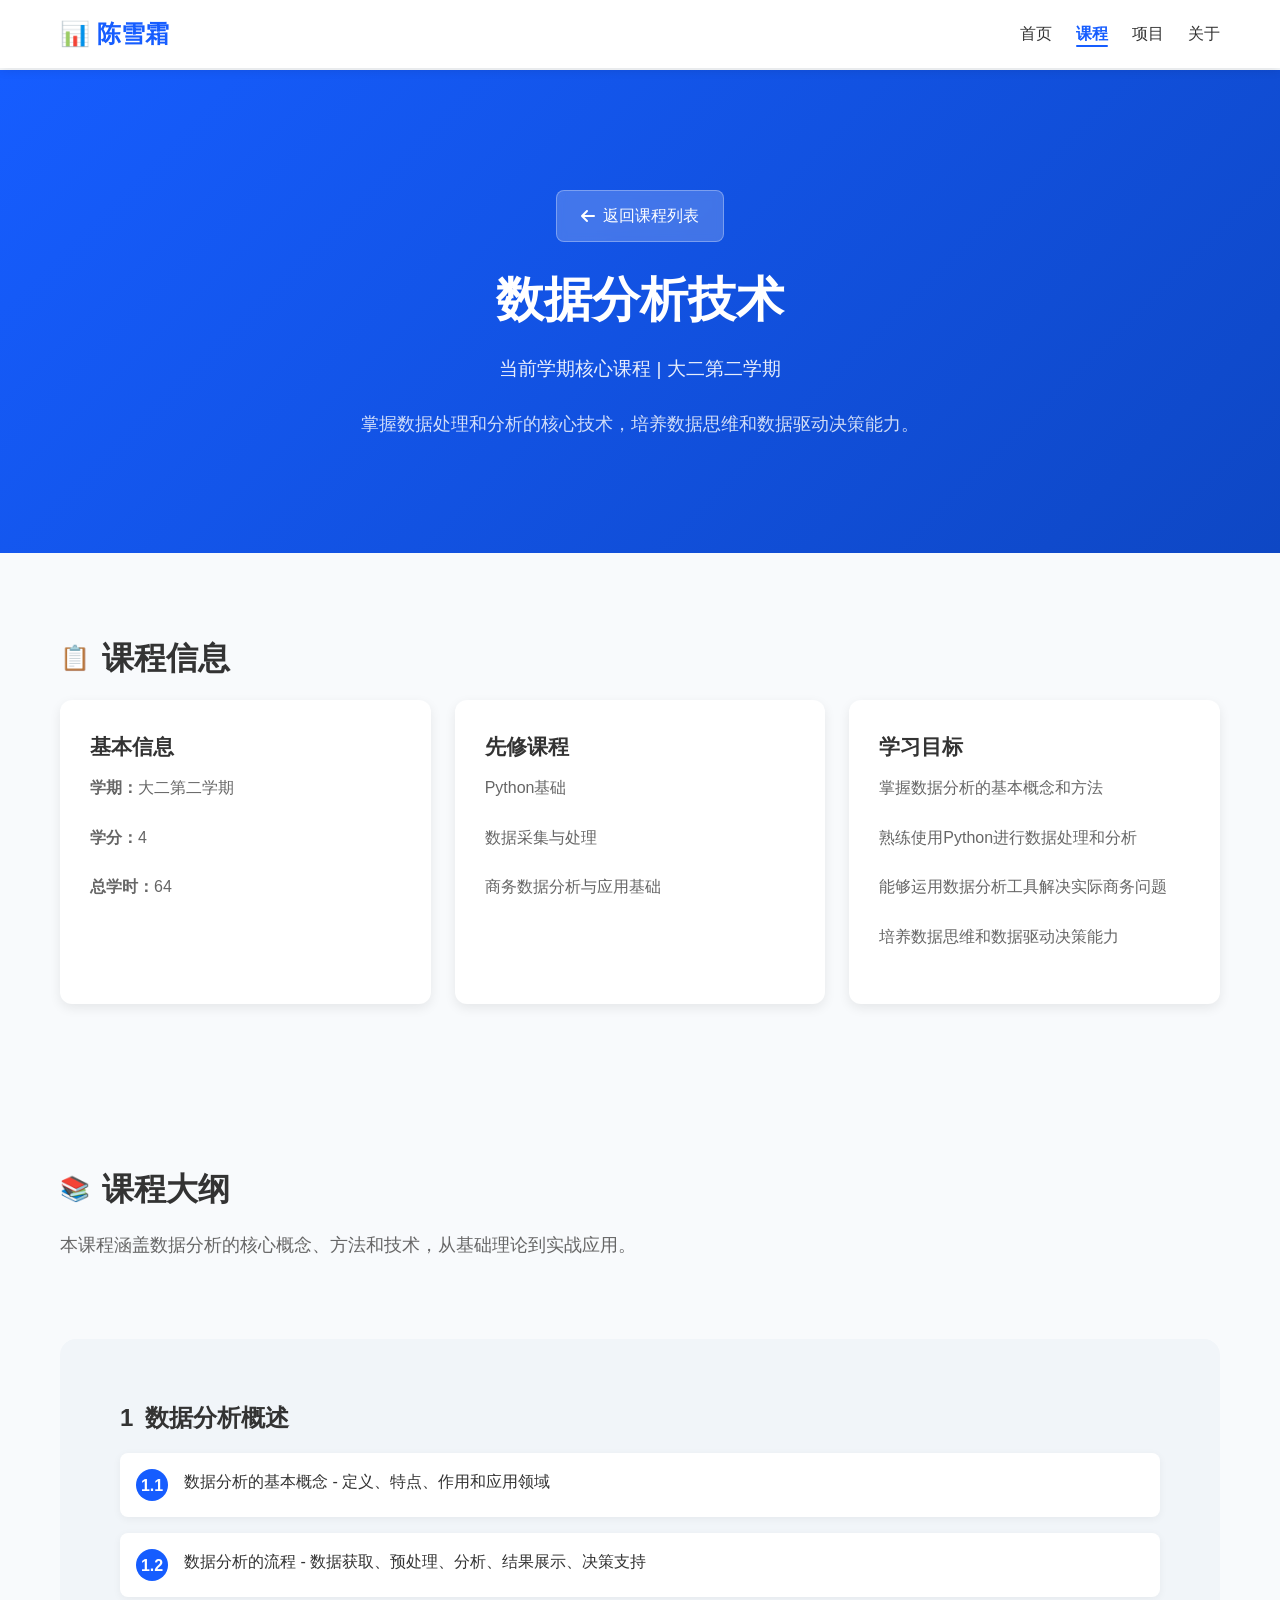
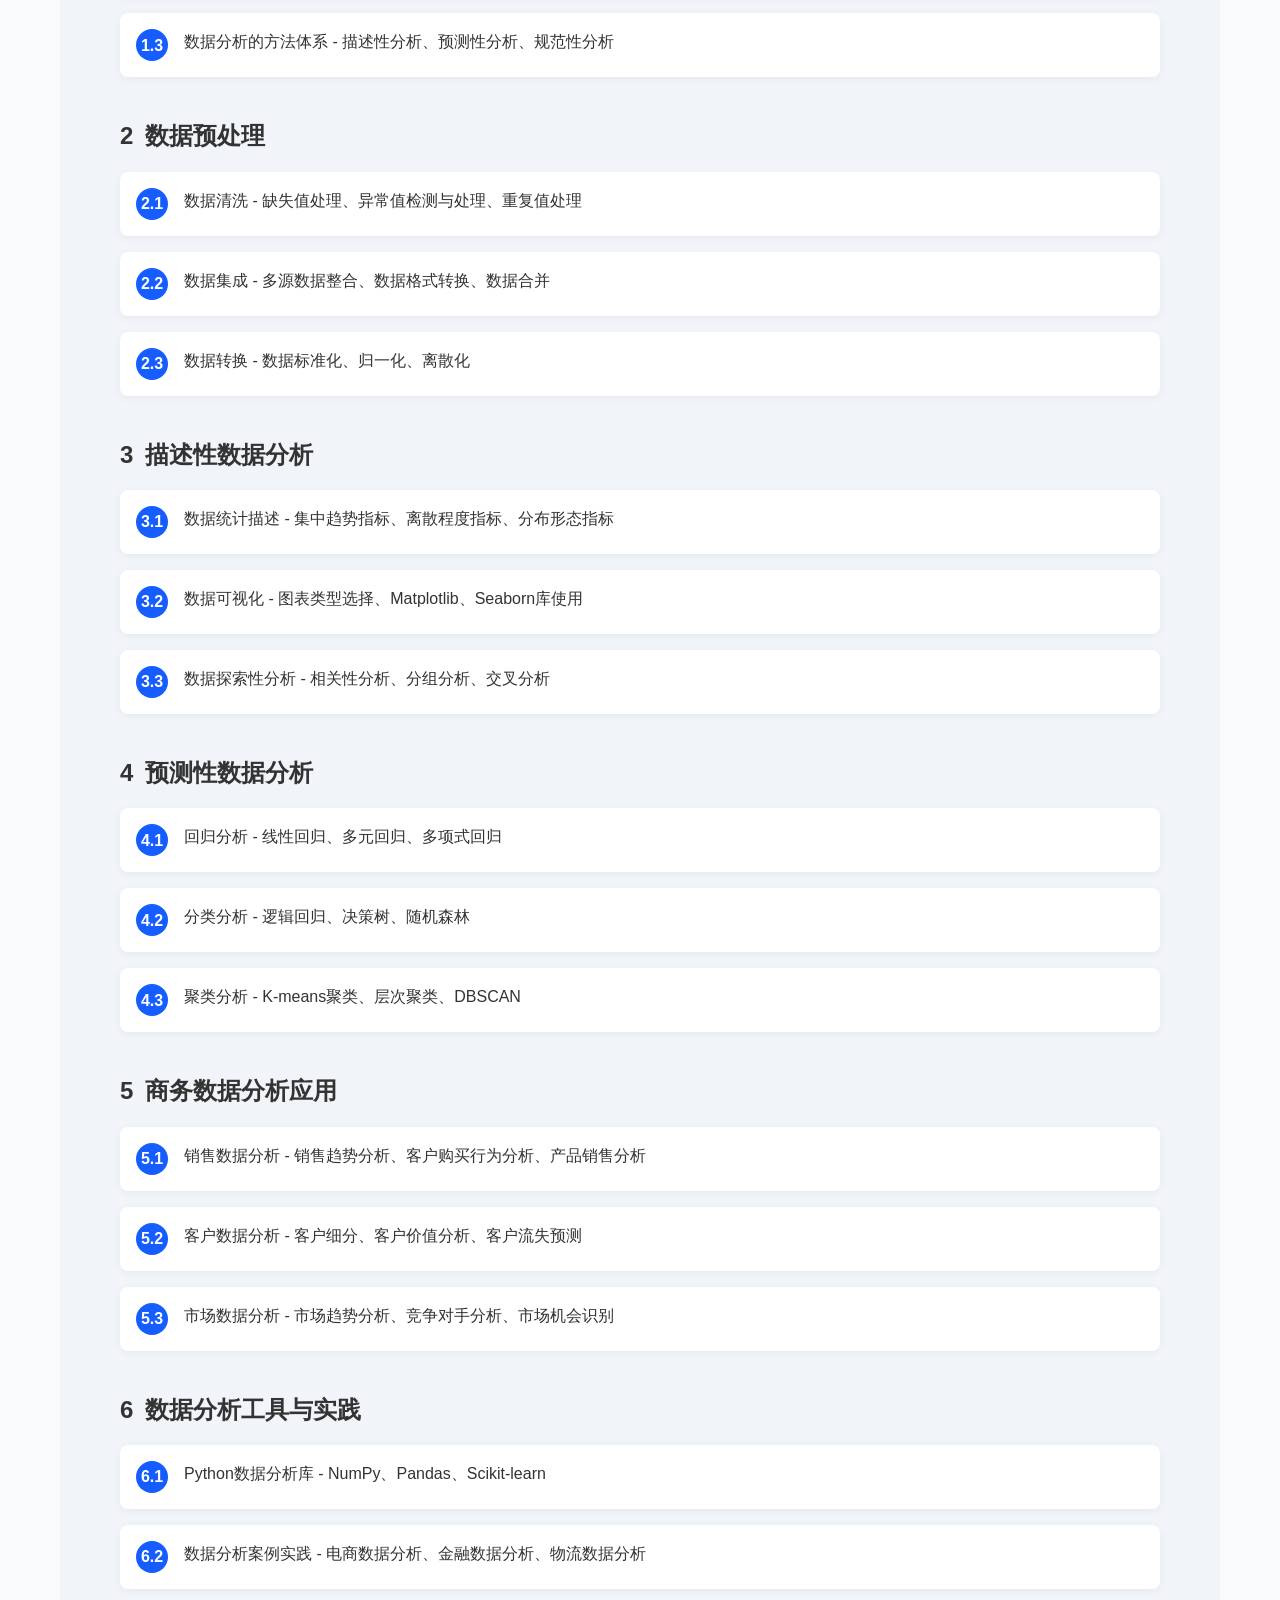
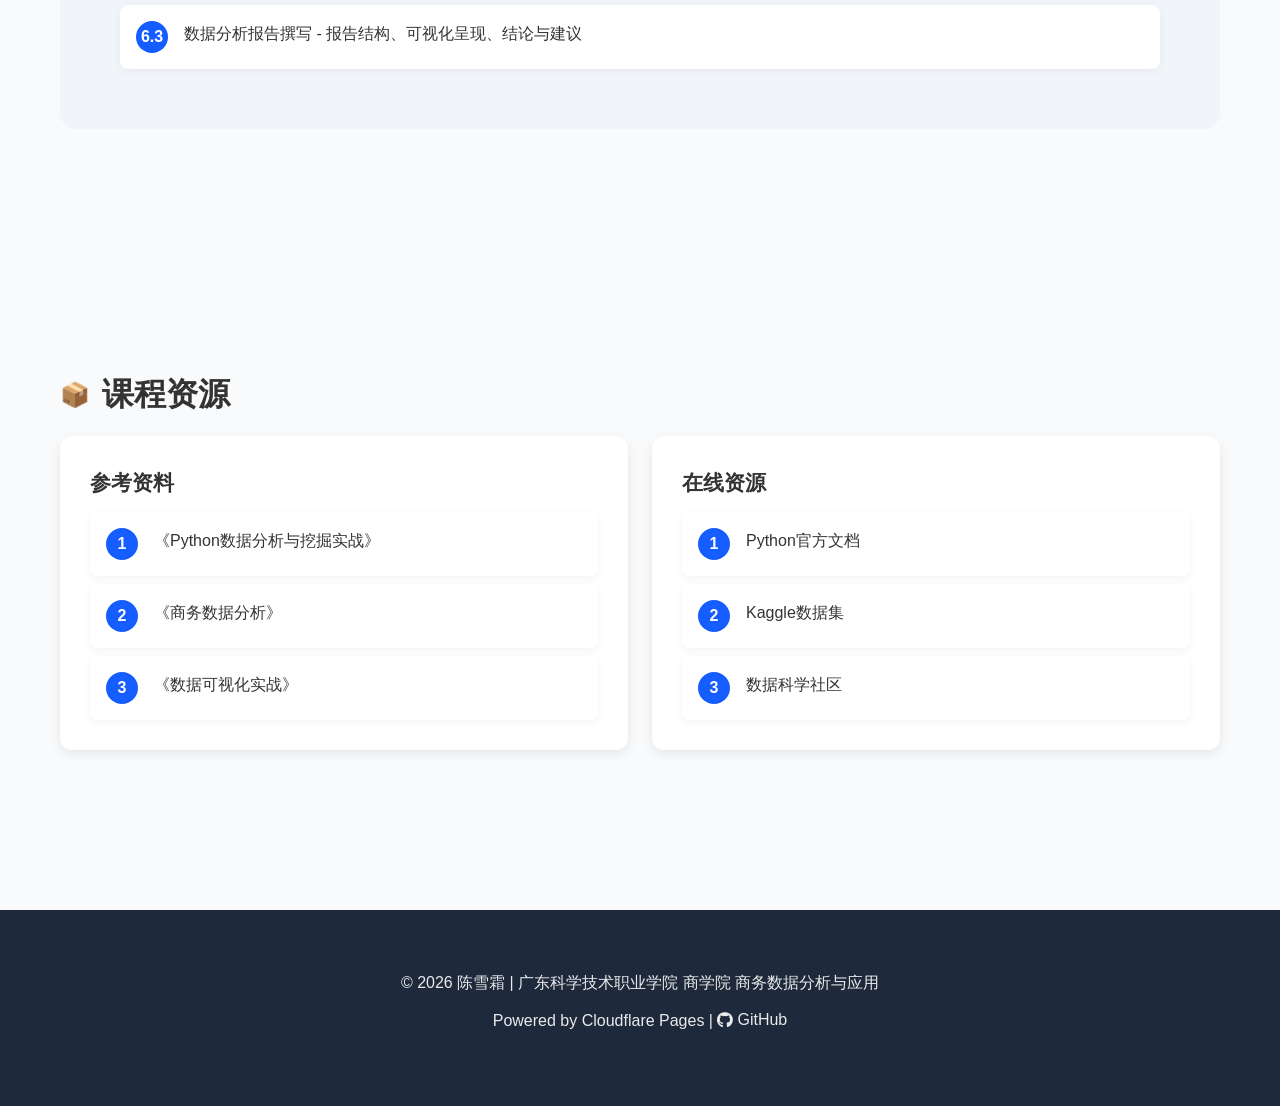
==== courses/data-analysis.html @ aae4107d "更新个人页面设计" ====
<!DOCTYPE html>
<html lang="zh-CN">
<head>
    <meta charset="UTF-8">
    <meta name="viewport" content="width=device-width, initial-scale=1.0">
    <title>数据分析技术 - 陈雪霜的个人页面</title>
    <link rel="stylesheet" href="../css/style.css">
    <!-- 字体图标库 (Font Awesome) -->
    <link rel="stylesheet" href="https://cdnjs.cloudflare.com/ajax/libs/font-awesome/6.0.0-beta3/css/all.min.css">
</head>
<body>
    <!-- 导航栏 -->
    <nav class="navbar">
        <div class="nav-container">
            <a href="../index.html" class="nav-logo">📊 陈雪霜</a>
            <ul class="nav-menu">
                <li><a href="../index.html">首页</a></li>
                <li><a href="../index.html#courses" class="active">课程</a></li>
                <li><a href="#">项目</a></li>
                <li><a href="#">关于</a></li>
            </ul>
        </div>
    </nav>

    <!-- 课程详情 -->
    <header class="hero">
        <div class="hero-container">
            <div class="hero-content">
                <a href="../index.html#courses" class="btn btn-secondary" style="margin-bottom: 20px;">
                    <i class="fas fa-arrow-left"></i> 返回课程列表
                </a>
                <h1>数据分析技术</h1>
                <p class="subtitle">当前学期核心课程 | 大二第二学期</p>
                <p class="hero-desc">掌握数据处理和分析的核心技术，培养数据思维和数据驱动决策能力。</p>
            </div>
        </div>
    </header>

    <!-- 主要内容区 -->
    <main class="container">
        <!-- 课程信息 -->
        <section class="section">
            <h2 class="section-title">
                <span class="title-icon">📋</span> 课程信息
            </h2>
            <div class="courses-grid">
                <div class="course-card">
                    <h3 class="course-title">基本信息</h3>
                    <p class="course-desc"><strong>学期：</strong>大二第二学期</p>
                    <p class="course-desc"><strong>学分：</strong>4</p>
                    <p class="course-desc"><strong>总学时：</strong>64</p>
                </div>
                <div class="course-card">
                    <h3 class="course-title">先修课程</h3>
                    <p class="course-desc">Python基础</p>
                    <p class="course-desc">数据采集与处理</p>
                    <p class="course-desc">商务数据分析与应用基础</p>
                </div>
                <div class="course-card">
                    <h3 class="course-title">学习目标</h3>
                    <p class="course-desc">掌握数据分析的基本概念和方法</p>
                    <p class="course-desc">熟练使用Python进行数据处理和分析</p>
                    <p class="course-desc">能够运用数据分析工具解决实际商务问题</p>
                    <p class="course-desc">培养数据思维和数据驱动决策能力</p>
                </div>
            </div>
        </section>

        <!-- 课程大纲 -->
        <section class="section">
            <h2 class="section-title">
                <span class="title-icon">📚</span> 课程大纲
            </h2>
            <p class="section-desc">本课程涵盖数据分析的核心概念、方法和技术，从基础理论到实战应用。</p>
            
            <div class="featured-section">
                <div class="chapter">
                    <h3 class="section-title" style="font-size: 1.5rem;">
                        <span class="title-icon">1</span> 数据分析概述
                    </h3>
                    <ul class="syllabus-preview">
                        <li><span class="module-num">1.1</span> 数据分析的基本概念 - 定义、特点、作用和应用领域</li>
                        <li><span class="module-num">1.2</span> 数据分析的流程 - 数据获取、预处理、分析、结果展示、决策支持</li>
                        <li><span class="module-num">1.3</span> 数据分析的方法体系 - 描述性分析、预测性分析、规范性分析</li>
                    </ul>
                </div>
                
                <div class="chapter" style="margin-top: 40px;">
                    <h3 class="section-title" style="font-size: 1.5rem;">
                        <span class="title-icon">2</span> 数据预处理
                    </h3>
                    <ul class="syllabus-preview">
                        <li><span class="module-num">2.1</span> 数据清洗 - 缺失值处理、异常值检测与处理、重复值处理</li>
                        <li><span class="module-num">2.2</span> 数据集成 - 多源数据整合、数据格式转换、数据合并</li>
                        <li><span class="module-num">2.3</span> 数据转换 - 数据标准化、归一化、离散化</li>
                    </ul>
                </div>
                
                <div class="chapter" style="margin-top: 40px;">
                    <h3 class="section-title" style="font-size: 1.5rem;">
                        <span class="title-icon">3</span> 描述性数据分析
                    </h3>
                    <ul class="syllabus-preview">
                        <li><span class="module-num">3.1</span> 数据统计描述 - 集中趋势指标、离散程度指标、分布形态指标</li>
                        <li><span class="module-num">3.2</span> 数据可视化 - 图表类型选择、Matplotlib、Seaborn库使用</li>
                        <li><span class="module-num">3.3</span> 数据探索性分析 - 相关性分析、分组分析、交叉分析</li>
                    </ul>
                </div>
                
                <div class="chapter" style="margin-top: 40px;">
                    <h3 class="section-title" style="font-size: 1.5rem;">
                        <span class="title-icon">4</span> 预测性数据分析
                    </h3>
                    <ul class="syllabus-preview">
                        <li><span class="module-num">4.1</span> 回归分析 - 线性回归、多元回归、多项式回归</li>
                        <li><span class="module-num">4.2</span> 分类分析 - 逻辑回归、决策树、随机森林</li>
                        <li><span class="module-num">4.3</span> 聚类分析 - K-means聚类、层次聚类、DBSCAN</li>
                    </ul>
                </div>
                
                <div class="chapter" style="margin-top: 40px;">
                    <h3 class="section-title" style="font-size: 1.5rem;">
                        <span class="title-icon">5</span> 商务数据分析应用
                    </h3>
                    <ul class="syllabus-preview">
                        <li><span class="module-num">5.1</span> 销售数据分析 - 销售趋势分析、客户购买行为分析、产品销售分析</li>
                        <li><span class="module-num">5.2</span> 客户数据分析 - 客户细分、客户价值分析、客户流失预测</li>
                        <li><span class="module-num">5.3</span> 市场数据分析 - 市场趋势分析、竞争对手分析、市场机会识别</li>
                    </ul>
                </div>
                
                <div class="chapter" style="margin-top: 40px;">
                    <h3 class="section-title" style="font-size: 1.5rem;">
                        <span class="title-icon">6</span> 数据分析工具与实践
                    </h3>
                    <ul class="syllabus-preview">
                        <li><span class="module-num">6.1</span> Python数据分析库 - NumPy、Pandas、Scikit-learn</li>
                        <li><span class="module-num">6.2</span> 数据分析案例实践 - 电商数据分析、金融数据分析、物流数据分析</li>
                        <li><span class="module-num">6.3</span> 数据分析报告撰写 - 报告结构、可视化呈现、结论与建议</li>
                    </ul>
                </div>
            </div>
        </section>

        <!-- 课程资源 -->
        <section class="section">
            <h2 class="section-title">
                <span class="title-icon">📦</span> 课程资源
            </h2>
            <div class="courses-grid">
                <div class="course-card">
                    <h3 class="course-title">参考资料</h3>
                    <ul class="syllabus-preview" style="gap: 8px;">
                        <li><span class="module-num">1</span> 《Python数据分析与挖掘实战》</li>
                        <li><span class="module-num">2</span> 《商务数据分析》</li>
                        <li><span class="module-num">3</span> 《数据可视化实战》</li>
                    </ul>
                </div>
                <div class="course-card">
                    <h3 class="course-title">在线资源</h3>
                    <ul class="syllabus-preview" style="gap: 8px;">
                        <li><span class="module-num">1</span> Python官方文档</li>
                        <li><span class="module-num">2</span> Kaggle数据集</li>
                        <li><span class="module-num">3</span> 数据科学社区</li>
                    </ul>
                </div>
            </div>
        </section>
    </main>

    <!-- 页脚 -->
    <footer class="footer">
        <div class="footer-container">
            <p>© 2026 陈雪霜 | 广东科学技术职业学院 商学院 商务数据分析与应用</p>
            <p>Powered by Cloudflare Pages | <a href="https://github.com/xueshuang123/xueshuang" target="_blank"><i class="fab fa-github"></i> GitHub</a></p>
        </div>
    </footer>
</body>
</html>
---- css/style.css ----
/* 全局样式 */
* {
  margin: 0;
  padding: 0;
  box-sizing: border-box;
}

body {
  font-family: -apple-system, BlinkMacSystemFont, 'Segoe UI', Roboto, 'Helvetica Neue', Arial, sans-serif;
  line-height: 1.6;
  color: #333;
  background-color: #f8fafc;
}

.container {
  max-width: 1200px;
  margin: 0 auto;
  padding: 0 20px;
}

/* 导航栏 */
.navbar {
  background-color: #ffffff;
  box-shadow: 0 2px 10px rgba(0, 0, 0, 0.1);
  position: fixed;
  top: 0;
  left: 0;
  right: 0;
  z-index: 1000;
}

.nav-container {
  display: flex;
  justify-content: space-between;
  align-items: center;
  padding: 15px 20px;
  max-width: 1200px;
  margin: 0 auto;
}

.nav-logo {
  font-size: 1.5rem;
  font-weight: bold;
  color: #165DFF;
  text-decoration: none;
  display: flex;
  align-items: center;
  gap: 8px;
}

.nav-menu {
  display: flex;
  gap: 24px;
  list-style: none;
}

.nav-menu li a {
  color: #333;
  text-decoration: none;
  font-weight: 500;
  transition: all 0.3s;
  position: relative;
}

.nav-menu li a:hover {
  color: #165DFF;
}

.nav-menu li a.active {
  color: #165DFF;
  font-weight: 600;
}

.nav-menu li a.active::after {
  content: '';
  position: absolute;
  bottom: -5px;
  left: 0;
  width: 100%;
  height: 2px;
  background-color: #165DFF;
  border-radius: 1px;
}

/* 头部个人信息区 */
.hero {
  background: linear-gradient(135deg, #165DFF 0%, #0e47c4 100%);
  color: white;
  padding: 120px 0 80px;
  margin-top: 70px;
}

.hero-container {
  max-width: 1200px;
  margin: 0 auto;
  padding: 0 20px;
}

.hero-content {
  text-align: center;
  max-width: 800px;
  margin: 0 auto;
}

.avatar {
  width: 120px;
  height: 120px;
  border-radius: 50%;
  background-color: rgba(255, 255, 255, 0.2);
  display: flex;
  align-items: center;
  justify-content: center;
  font-size: 4rem;
  font-weight: bold;
  margin: 0 auto 30px;
  backdrop-filter: blur(10px);
  border: 2px solid rgba(255, 255, 255, 0.3);
}

.hero-content h1 {
  font-size: 3rem;
  font-weight: bold;
  margin-bottom: 16px;
}

.subtitle {
  font-size: 1.2rem;
  margin-bottom: 24px;
  opacity: 0.9;
}

.hero-desc {
  font-size: 1.1rem;
  margin-bottom: 32px;
  opacity: 0.8;
  line-height: 1.8;
}

.hero-buttons {
  display: flex;
  gap: 16px;
  justify-content: center;
  flex-wrap: wrap;
}

.btn {
  padding: 12px 24px;
  border-radius: 8px;
  font-weight: 500;
  text-decoration: none;
  transition: all 0.3s;
  display: inline-flex;
  align-items: center;
  gap: 8px;
  font-size: 1rem;
}

.btn-primary {
  background-color: white;
  color: #165DFF;
  box-shadow: 0 4px 12px rgba(22, 93, 255, 0.3);
}

.btn-primary:hover {
  transform: translateY(-2px);
  box-shadow: 0 6px 16px rgba(22, 93, 255, 0.4);
}

.btn-secondary {
  background-color: rgba(255, 255, 255, 0.2);
  color: white;
  border: 1px solid rgba(255, 255, 255, 0.3);
  backdrop-filter: blur(5px);
}

.btn-secondary:hover {
  background-color: rgba(255, 255, 255, 0.3);
  transform: translateY(-2px);
}

/* 主要内容区 */
.section {
  padding: 80px 0;
}

.section-title {
  font-size: 2rem;
  font-weight: bold;
  margin-bottom: 16px;
  color: #333;
  display: flex;
  align-items: center;
  gap: 12px;
}

.title-icon {
  font-size: 1.5rem;
}

.section-desc {
  font-size: 1.1rem;
  color: #666;
  margin-bottom: 40px;
  max-width: 800px;
}

/* 课程卡片 */
.courses-grid {
  display: grid;
  grid-template-columns: repeat(auto-fit, minmax(320px, 1fr));
  gap: 24px;
}

.course-card {
  background-color: white;
  border-radius: 12px;
  box-shadow: 0 4px 12px rgba(0, 0, 0, 0.08);
  padding: 30px;
  transition: all 0.3s;
  text-decoration: none;
  color: inherit;
  position: relative;
  overflow: hidden;
}

.course-card:hover {
  transform: translateY(-5px);
  box-shadow: 0 8px 24px rgba(0, 0, 0, 0.12);
}

.course-card.course-featured {
  border: 2px solid #165DFF;
}

.course-card.course-featured::before {
  content: '';
  position: absolute;
  top: 0;
  left: 0;
  right: 0;
  height: 4px;
  background: linear-gradient(90deg, #165DFF, #0e47c4);
}

.course-icon {
  font-size: 3rem;
  margin-bottom: 20px;
}

.course-title {
  font-size: 1.3rem;
  font-weight: 600;
  margin-bottom: 12px;
  color: #333;
}

.course-desc {
  color: #666;
  margin-bottom: 24px;
  line-height: 1.6;
}

.course-tag {
  display: inline-block;
  padding: 4px 12px;
  border-radius: 16px;
  font-size: 0.8rem;
  font-weight: 500;
  text-transform: uppercase;
  letter-spacing: 0.5px;
}

.tag-done {
  background-color: #d1fae5;
  color: #065f46;
}

.tag-progress {
  background-color: #dbeafe;
  color: #1e40af;
}

.tag-upcoming {
  background-color: #fef3c7;
  color: #92400e;
}

/* 特色区域 */
.featured-section {
  background-color: #f1f5f9;
  border-radius: 16px;
  padding: 60px;
  margin: 80px 0;
}

.featured-header {
  display: flex;
  justify-content: space-between;
  align-items: center;
  margin-bottom: 30px;
  flex-wrap: wrap;
  gap: 20px;
}

.view-all {
  color: #165DFF;
  text-decoration: none;
  font-weight: 500;
  display: flex;
  align-items: center;
  gap: 6px;
  transition: color 0.3s;
}

.view-all:hover {
  color: #0e47c4;
}

.syllabus-preview {
  list-style: none;
  display: flex;
  flex-direction: column;
  gap: 16px;
}

.syllabus-preview li {
  display: flex;
  align-items: flex-start;
  gap: 16px;
  padding: 16px;
  background-color: white;
  border-radius: 8px;
  box-shadow: 0 2px 8px rgba(0, 0, 0, 0.05);
  transition: all 0.3s;
}

.syllabus-preview li:hover {
  transform: translateX(5px);
  box-shadow: 0 4px 12px rgba(0, 0, 0, 0.1);
}

.module-num {
  width: 32px;
  height: 32px;
  border-radius: 50%;
  background-color: #165DFF;
  color: white;
  display: flex;
  align-items: center;
  justify-content: center;
  font-weight: bold;
  flex-shrink: 0;
}

/* 页脚 */
.footer {
  background-color: #1e293b;
  color: white;
  padding: 60px 0;
  margin-top: 80px;
}

.footer-container {
  max-width: 1200px;
  margin: 0 auto;
  padding: 0 20px;
  text-align: center;
}

.footer-container p {
  margin-bottom: 12px;
  opacity: 0.9;
}

.footer-container a {
  color: white;
  text-decoration: none;
  transition: color 0.3s;
  display: inline-flex;
  align-items: center;
  gap: 4px;
}

.footer-container a:hover {
  color: #165DFF;
}

/* 响应式设计 */
@media (max-width: 768px) {
  .nav-menu {
    display: none;
  }
  
  .hero-content h1 {
    font-size: 2.5rem;
  }
  
  .hero-buttons {
    flex-direction: column;
    align-items: center;
  }
  
  .btn {
    width: 200px;
    justify-content: center;
  }
  
  .courses-grid {
    grid-template-columns: 1fr;
  }
  
  .featured-section {
    padding: 40px 20px;
  }
  
  .featured-header {
    flex-direction: column;
    align-items: flex-start;
  }
  
  .syllabus-preview li {
    flex-direction: column;
    align-items: flex-start;
  }
  
  .module-num {
    margin-bottom: 8px;
  }
}

/* 动画效果 */
@keyframes fadeIn {
  from {
    opacity: 0;
    transform: translateY(20px);
  }
  to {
    opacity: 1;
    transform: translateY(0);
  }
}

.course-card {
  animation: fadeIn 0.6s ease-out;
}

.course-card:nth-child(2) {
  animation-delay: 0.2s;
}

.course-card:nth-child(3) {
  animation-delay: 0.4s;
}

.course-card:nth-child(4) {
  animation-delay: 0.6s;
}

.course-card:nth-child(5) {
  animation-delay: 0.8s;
}

.course-card:nth-child(6) {
  animation-delay: 1s;
}

.hero-content {
  animation: fadeIn 0.8s ease-out;
}

.syllabus-preview li {
  animation: fadeIn 0.6s ease-out;
}

.syllabus-preview li:nth-child(2) {
  animation-delay: 0.2s;
}

.syllabus-preview li:nth-child(3) {
  animation-delay: 0.4s;
}

.syllabus-preview li:nth-child(4) {
  animation-delay: 0.6s;
}

.syllabus-preview li:nth-child(5) {
  animation-delay: 0.8s;
}

.syllabus-preview li:nth-child(6) {
  animation-delay: 1s;
}
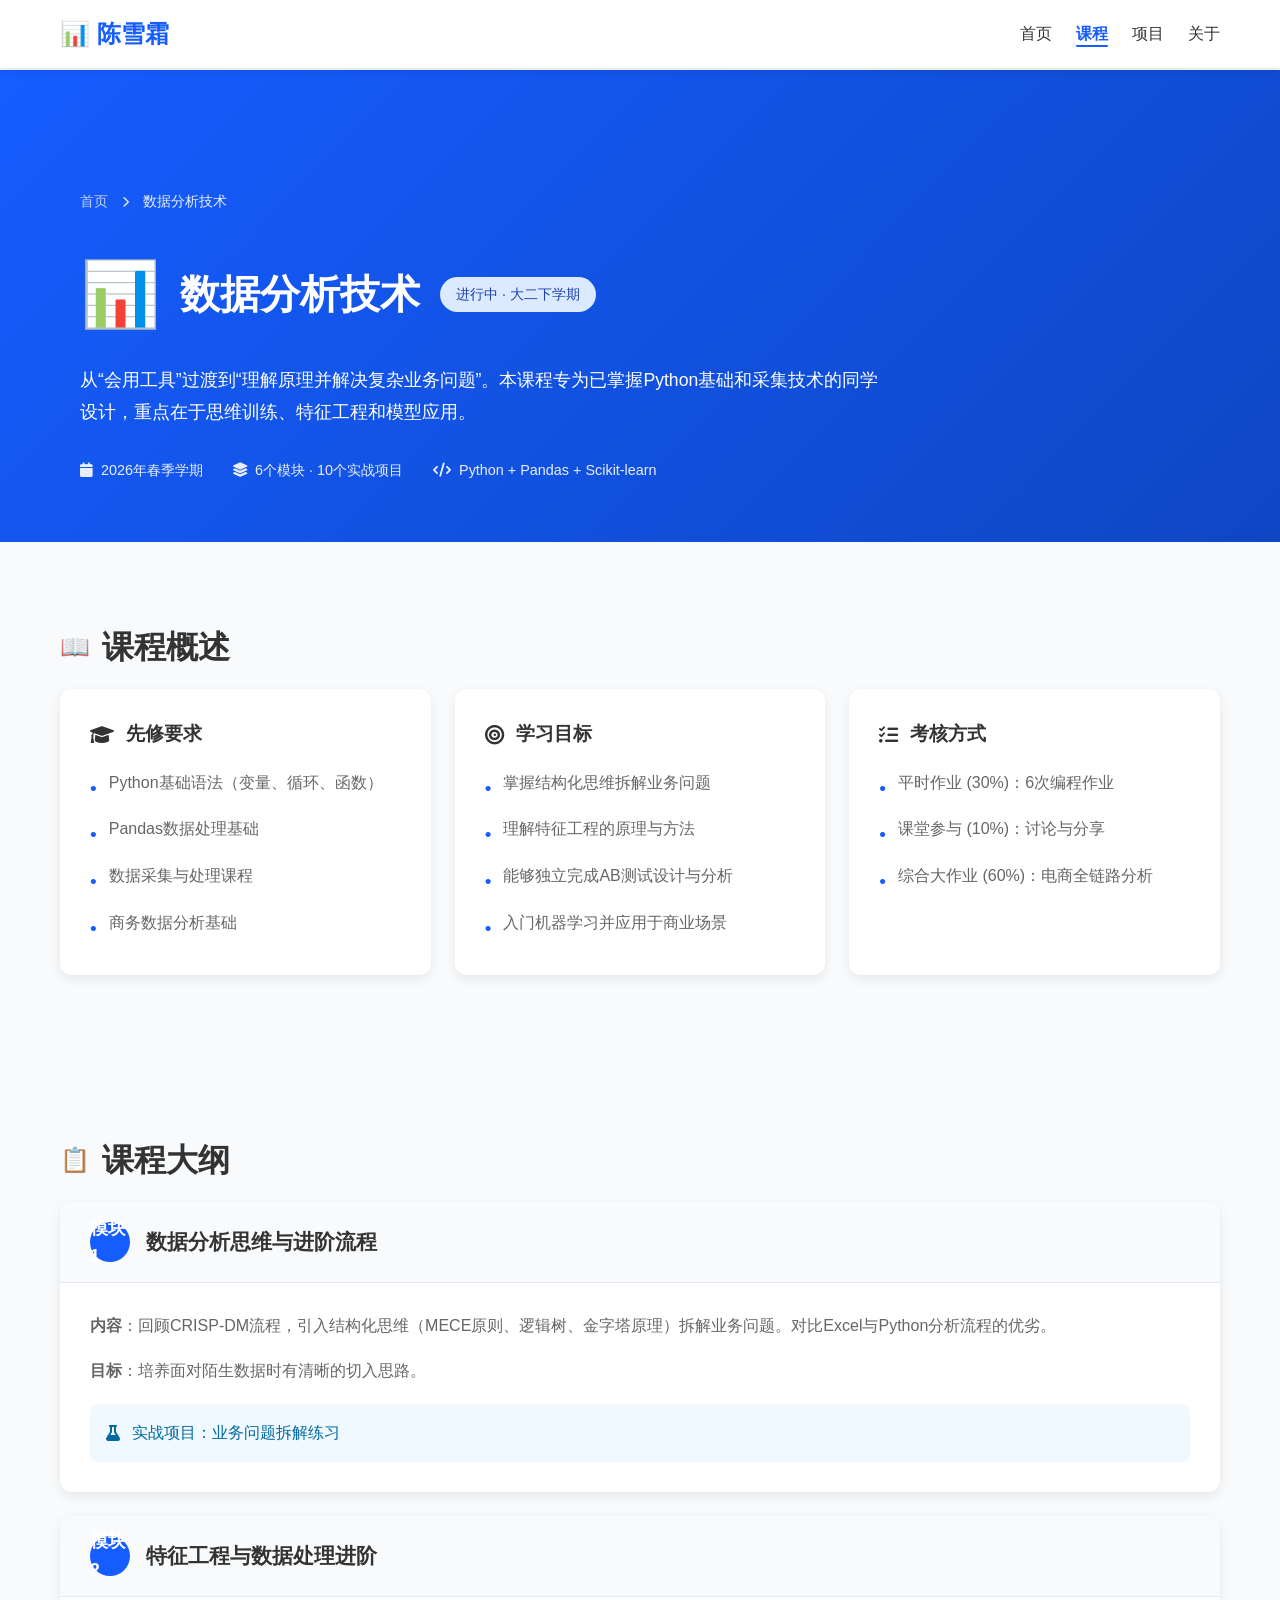
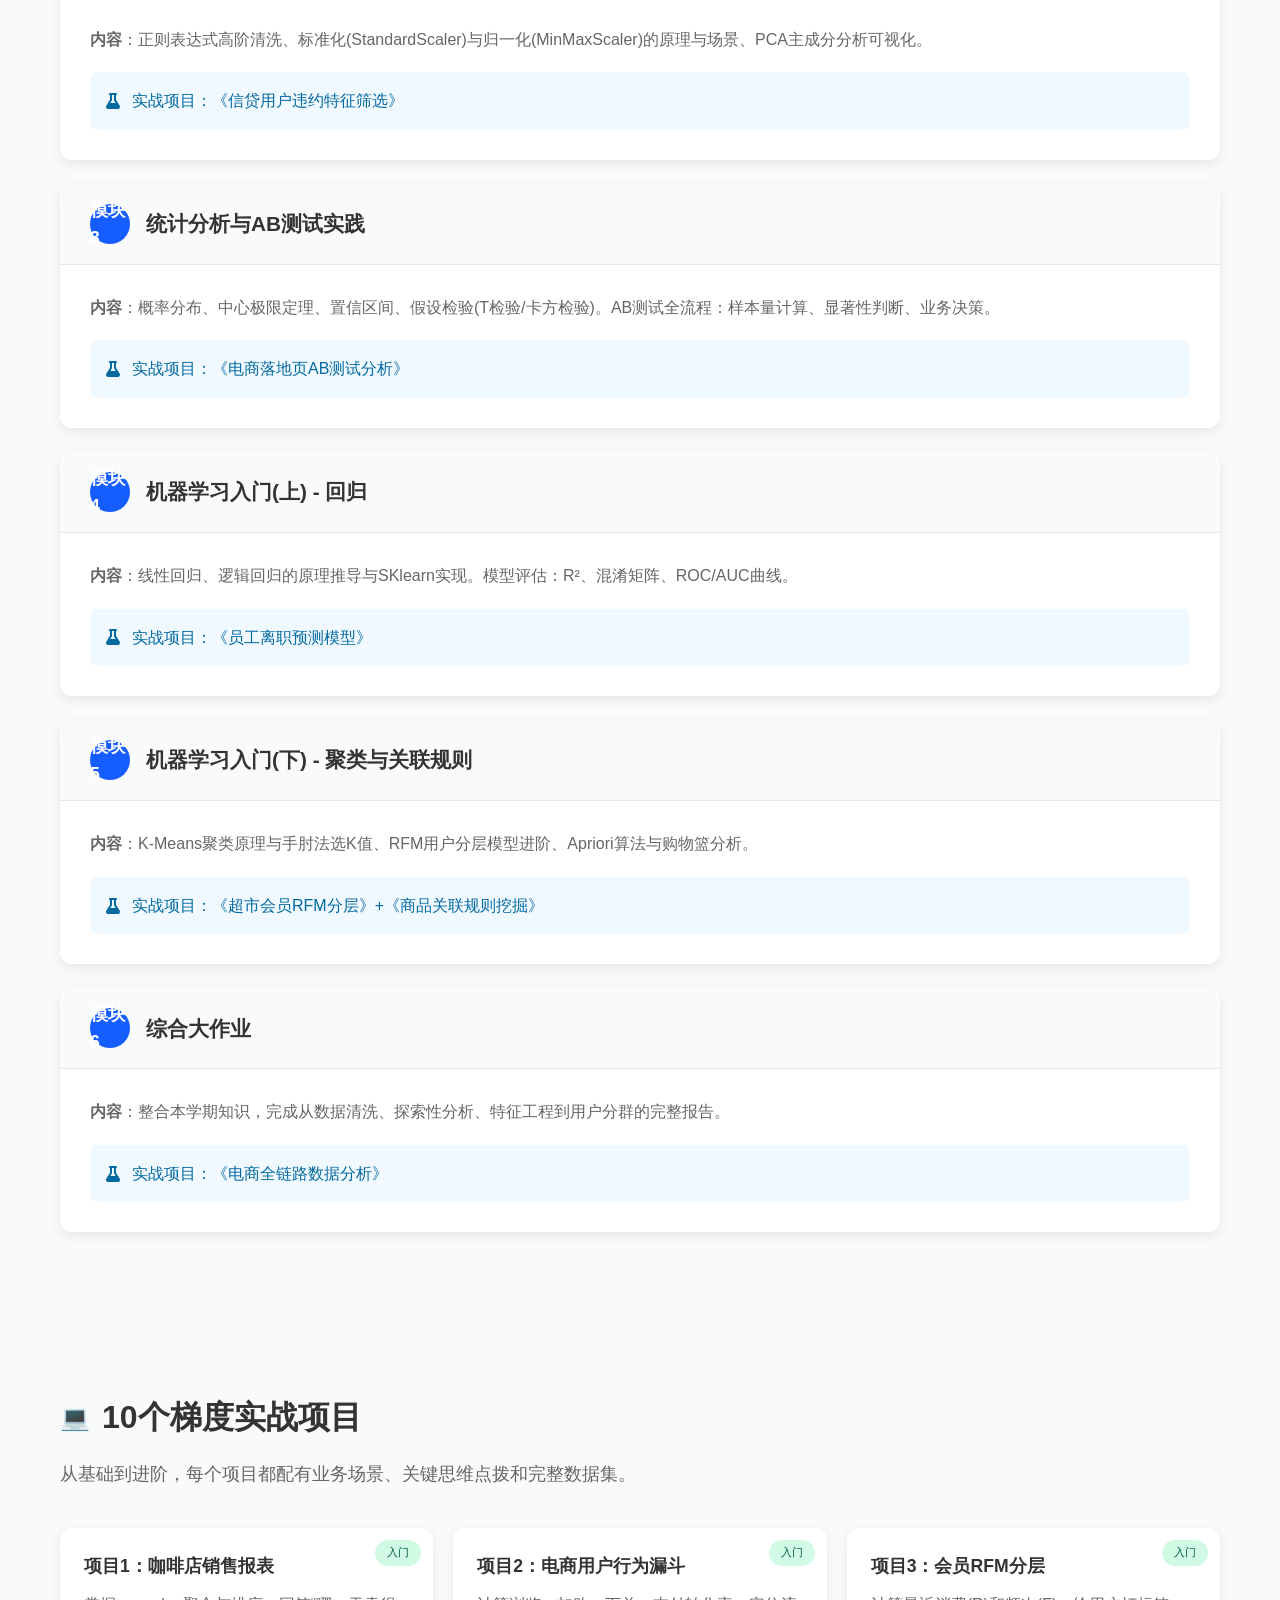
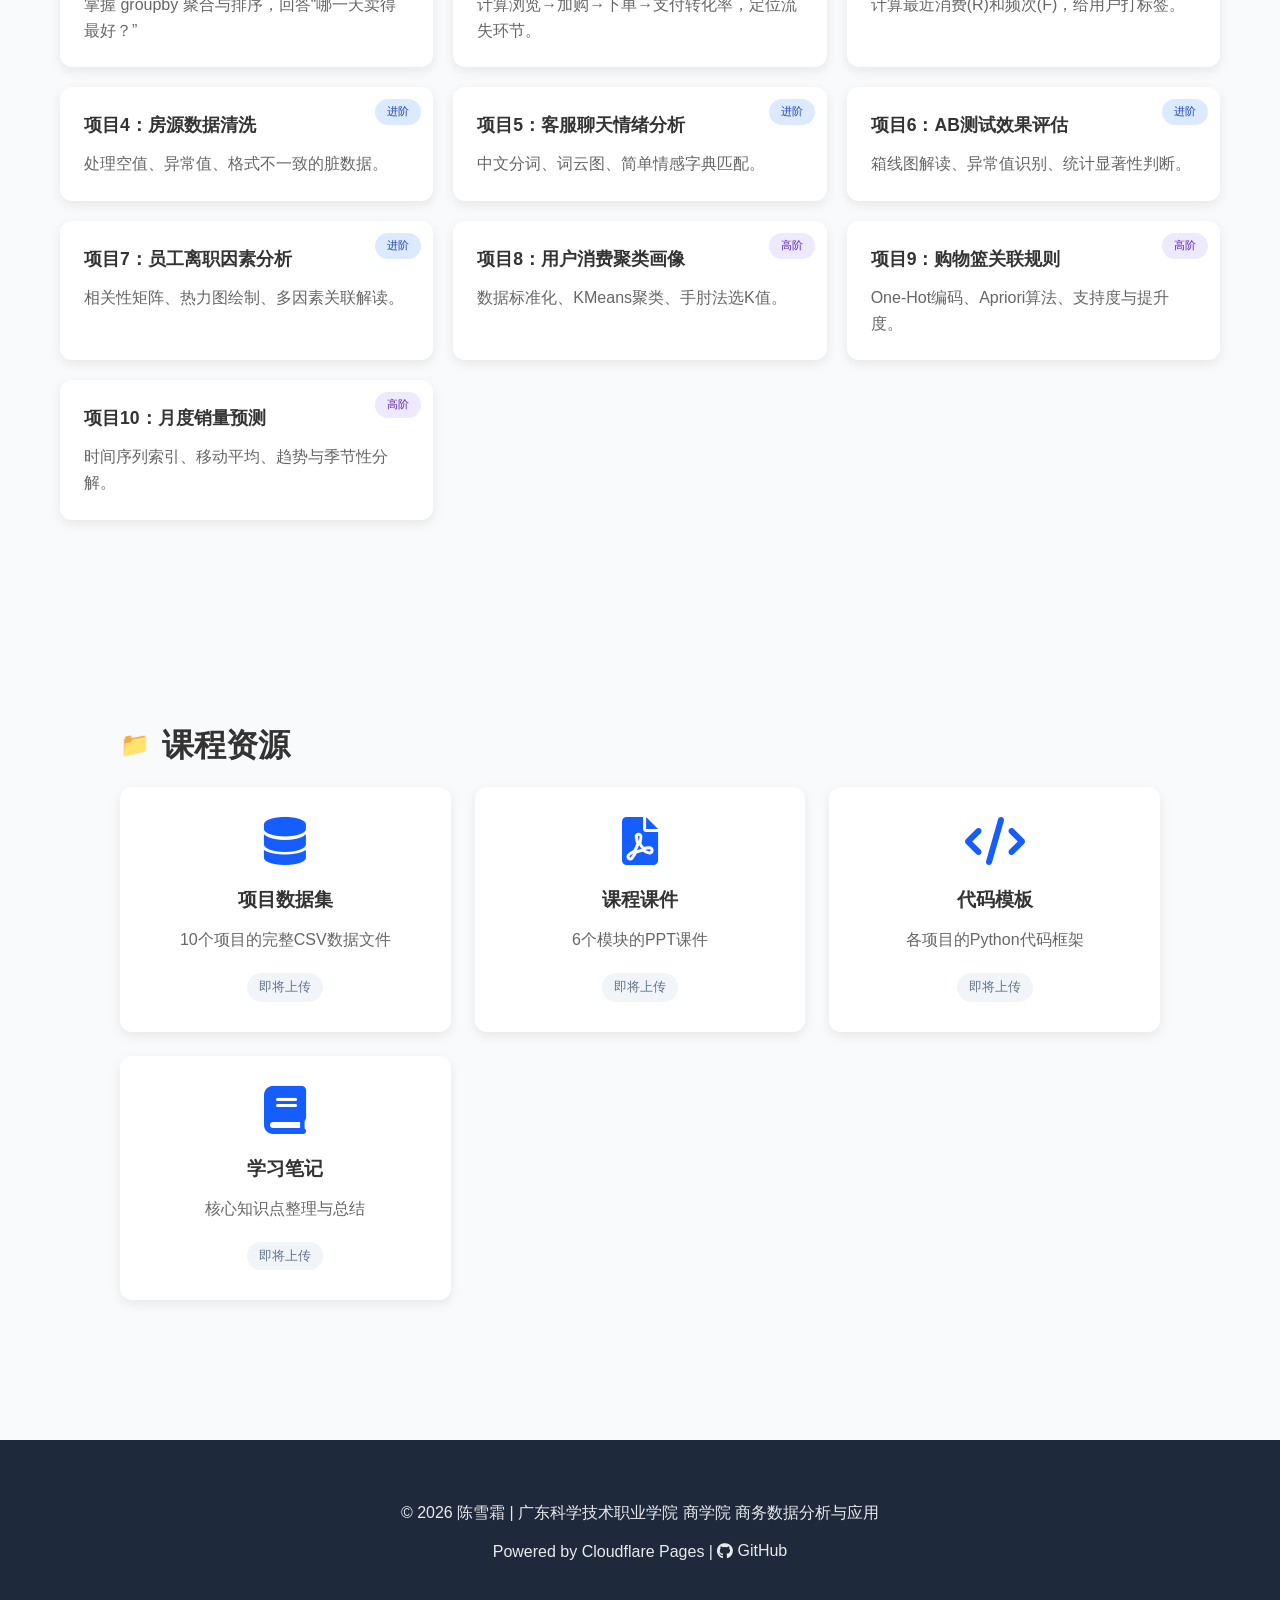
==== commit 6f81aae2: "更新数据分析技术课程页面" ====
--- a/courses/data-analysis.html
+++ b/courses/data-analysis.html
@@ -3,9 +3,8 @@
 <head>
     <meta charset="UTF-8">
     <meta name="viewport" content="width=device-width, initial-scale=1.0">
-    <title>数据分析技术 - 陈雪霜的个人页面</title>
+    <title>数据分析技术 | 陈雪霜</title>
     <link rel="stylesheet" href="../css/style.css">
-    <!-- 字体图标库 (Font Awesome) -->
     <link rel="stylesheet" href="https://cdnjs.cloudflare.com/ajax/libs/font-awesome/6.0.0-beta3/css/all.min.css">
 </head>
 <body>
@@ -15,53 +14,67 @@
             <a href="../index.html" class="nav-logo">📊 陈雪霜</a>
             <ul class="nav-menu">
                 <li><a href="../index.html">首页</a></li>
-                <li><a href="../index.html#courses" class="active">课程</a></li>
+                <li><a href="data-analysis.html" class="active">课程</a></li>
                 <li><a href="#">项目</a></li>
                 <li><a href="#">关于</a></li>
             </ul>
         </div>
     </nav>
 
-    <!-- 课程详情 -->
-    <header class="hero">
-        <div class="hero-container">
-            <div class="hero-content">
-                <a href="../index.html#courses" class="btn btn-secondary" style="margin-bottom: 20px;">
-                    <i class="fas fa-arrow-left"></i> 返回课程列表
-                </a>
-                <h1>数据分析技术</h1>
-                <p class="subtitle">当前学期核心课程 | 大二第二学期</p>
-                <p class="hero-desc">掌握数据处理和分析的核心技术，培养数据思维和数据驱动决策能力。</p>
+    <!-- 课程头部 -->
+    <header class="course-header">
+        <div class="container">
+            <div class="course-header-content">
+                <div class="course-breadcrumb">
+                    <a href="../index.html">首页</a> <i class="fas fa-chevron-right"></i> <span>数据分析技术</span>
+                </div>
+                <div class="course-title-row">
+                    <span class="course-icon-large">📊</span>
+                    <h1>数据分析技术</h1>
+                    <span class="course-badge badge-progress">进行中 · 大二下学期</span>
+                </div>
+                <p class="course-header-desc">从“会用工具”过渡到“理解原理并解决复杂业务问题”。本课程专为已掌握Python基础和采集技术的同学设计，重点在于思维训练、特征工程和模型应用。</p>
+                <div class="course-meta">
+                    <span><i class="fas fa-calendar"></i> 2026年春季学期</span>
+                    <span><i class="fas fa-layer-group"></i> 6个模块 · 10个实战项目</span>
+                    <span><i class="fas fa-code"></i> Python + Pandas + Scikit-learn</span>
+                </div>
             </div>
         </div>
     </header>
 
-    <!-- 主要内容区 -->
     <main class="container">
-        <!-- 课程信息 -->
+        <!-- 课程概述 -->
         <section class="section">
             <h2 class="section-title">
-                <span class="title-icon">📋</span> 课程信息
-            </h2>
-            <div class="courses-grid">
-                <div class="course-card">
-                    <h3 class="course-title">基本信息</h3>
-                    <p class="course-desc"><strong>学期：</strong>大二第二学期</p>
-                    <p class="course-desc"><strong>学分：</strong>4</p>
-                    <p class="course-desc"><strong>总学时：</strong>64</p>
-                </div>
-                <div class="course-card">
-                    <h3 class="course-title">先修课程</h3>
-                    <p class="course-desc">Python基础</p>
-                    <p class="course-desc">数据采集与处理</p>
-                    <p class="course-desc">商务数据分析与应用基础</p>
-                </div>
-                <div class="course-card">
-                    <h3 class="course-title">学习目标</h3>
-                    <p class="course-desc">掌握数据分析的基本概念和方法</p>
-                    <p class="course-desc">熟练使用Python进行数据处理和分析</p>
-                    <p class="course-desc">能够运用数据分析工具解决实际商务问题</p>
-                    <p class="course-desc">培养数据思维和数据驱动决策能力</p>
+                <span class="title-icon">📖</span> 课程概述
+            </h2>
+            <div class="overview-grid">
+                <div class="overview-card">
+                    <h3><i class="fas fa-graduation-cap"></i> 先修要求</h3>
+                    <ul>
+                        <li>Python基础语法（变量、循环、函数）</li>
+                        <li>Pandas数据处理基础</li>
+                        <li>数据采集与处理课程</li>
+                        <li>商务数据分析基础</li>
+                    </ul>
+                </div>
+                <div class="overview-card">
+                    <h3><i class="fas fa-bullseye"></i> 学习目标</h3>
+                    <ul>
+                        <li>掌握结构化思维拆解业务问题</li>
+                        <li>理解特征工程的原理与方法</li>
+                        <li>能够独立完成AB测试设计与分析</li>
+                        <li>入门机器学习并应用于商业场景</li>
+                    </ul>
+                </div>
+                <div class="overview-card">
+                    <h3><i class="fas fa-tasks"></i> 考核方式</h3>
+                    <ul>
+                        <li>平时作业 (30%)：6次编程作业</li>
+                        <li>课堂参与 (10%)：讨论与分享</li>
+                        <li>综合大作业 (60%)：电商全链路分析</li>
+                    </ul>
                 </div>
             </div>
         </section>
@@ -69,100 +82,175 @@
         <!-- 课程大纲 -->
         <section class="section">
             <h2 class="section-title">
-                <span class="title-icon">📚</span> 课程大纲
-            </h2>
-            <p class="section-desc">本课程涵盖数据分析的核心概念、方法和技术，从基础理论到实战应用。</p>
+                <span class="title-icon">📋</span> 课程大纲
+            </h2>
+            <div class="syllabus-list">
+                <div class="syllabus-item">
+                    <div class="syllabus-header">
+                        <span class="module-num">模块 1</span>
+                        <h3>数据分析思维与进阶流程</h3>
+                    </div>
+                    <div class="syllabus-content">
+                        <p><strong>内容</strong>：回顾CRISP-DM流程，引入结构化思维（MECE原则、逻辑树、金字塔原理）拆解业务问题。对比Excel与Python分析流程的优劣。</p>
+                        <p><strong>目标</strong>：培养面对陌生数据时有清晰的切入思路。</p>
+                        <div class="syllabus-project">
+                            <i class="fas fa-flask"></i> 实战项目：业务问题拆解练习
+                        </div>
+                    </div>
+                </div>
+                <div class="syllabus-item">
+                    <div class="syllabus-header">
+                        <span class="module-num">模块 2</span>
+                        <h3>特征工程与数据处理进阶</h3>
+                    </div>
+                    <div class="syllabus-content">
+                        <p><strong>内容</strong>：正则表达式高阶清洗、标准化(StandardScaler)与归一化(MinMaxScaler)的原理与场景、PCA主成分分析可视化。</p>
+                        <div class="syllabus-project">
+                            <i class="fas fa-flask"></i> 实战项目：《信贷用户违约特征筛选》
+                        </div>
+                    </div>
+                </div>
+                <div class="syllabus-item">
+                    <div class="syllabus-header">
+                        <span class="module-num">模块 3</span>
+                        <h3>统计分析与AB测试实践</h3>
+                    </div>
+                    <div class="syllabus-content">
+                        <p><strong>内容</strong>：概率分布、中心极限定理、置信区间、假设检验(T检验/卡方检验)。AB测试全流程：样本量计算、显著性判断、业务决策。</p>
+                        <div class="syllabus-project">
+                            <i class="fas fa-flask"></i> 实战项目：《电商落地页AB测试分析》
+                        </div>
+                    </div>
+                </div>
+                <div class="syllabus-item">
+                    <div class="syllabus-header">
+                        <span class="module-num">模块 4</span>
+                        <h3>机器学习入门(上) - 回归</h3>
+                    </div>
+                    <div class="syllabus-content">
+                        <p><strong>内容</strong>：线性回归、逻辑回归的原理推导与SKlearn实现。模型评估：R²、混淆矩阵、ROC/AUC曲线。</p>
+                        <div class="syllabus-project">
+                            <i class="fas fa-flask"></i> 实战项目：《员工离职预测模型》
+                        </div>
+                    </div>
+                </div>
+                <div class="syllabus-item">
+                    <div class="syllabus-header">
+                        <span class="module-num">模块 5</span>
+                        <h3>机器学习入门(下) - 聚类与关联规则</h3>
+                    </div>
+                    <div class="syllabus-content">
+                        <p><strong>内容</strong>：K-Means聚类原理与手肘法选K值、RFM用户分层模型进阶、Apriori算法与购物篮分析。</p>
+                        <div class="syllabus-project">
+                            <i class="fas fa-flask"></i> 实战项目：《超市会员RFM分层》+《商品关联规则挖掘》
+                        </div>
+                    </div>
+                </div>
+                <div class="syllabus-item">
+                    <div class="syllabus-header">
+                        <span class="module-num">模块 6</span>
+                        <h3>综合大作业</h3>
+                    </div>
+                    <div class="syllabus-content">
+                        <p><strong>内容</strong>：整合本学期知识，完成从数据清洗、探索性分析、特征工程到用户分群的完整报告。</p>
+                        <div class="syllabus-project">
+                            <i class="fas fa-flask"></i> 实战项目：《电商全链路数据分析》
+                        </div>
+                    </div>
+                </div>
+            </div>
+        </section>
+
+        <!-- 实战项目列表 -->
+        <section class="section">
+            <h2 class="section-title">
+                <span class="title-icon">💻</span> 10个梯度实战项目
+            </h2>
+            <p class="section-desc">从基础到进阶，每个项目都配有业务场景、关键思维点拨和完整数据集。</p>
             
-            <div class="featured-section">
-                <div class="chapter">
-                    <h3 class="section-title" style="font-size: 1.5rem;">
-                        <span class="title-icon">1</span> 数据分析概述
-                    </h3>
-                    <ul class="syllabus-preview">
-                        <li><span class="module-num">1.1</span> 数据分析的基本概念 - 定义、特点、作用和应用领域</li>
-                        <li><span class="module-num">1.2</span> 数据分析的流程 - 数据获取、预处理、分析、结果展示、决策支持</li>
-                        <li><span class="module-num">1.3</span> 数据分析的方法体系 - 描述性分析、预测性分析、规范性分析</li>
-                    </ul>
-                </div>
-                
-                <div class="chapter" style="margin-top: 40px;">
-                    <h3 class="section-title" style="font-size: 1.5rem;">
-                        <span class="title-icon">2</span> 数据预处理
-                    </h3>
-                    <ul class="syllabus-preview">
-                        <li><span class="module-num">2.1</span> 数据清洗 - 缺失值处理、异常值检测与处理、重复值处理</li>
-                        <li><span class="module-num">2.2</span> 数据集成 - 多源数据整合、数据格式转换、数据合并</li>
-                        <li><span class="module-num">2.3</span> 数据转换 - 数据标准化、归一化、离散化</li>
-                    </ul>
-                </div>
-                
-                <div class="chapter" style="margin-top: 40px;">
-                    <h3 class="section-title" style="font-size: 1.5rem;">
-                        <span class="title-icon">3</span> 描述性数据分析
-                    </h3>
-                    <ul class="syllabus-preview">
-                        <li><span class="module-num">3.1</span> 数据统计描述 - 集中趋势指标、离散程度指标、分布形态指标</li>
-                        <li><span class="module-num">3.2</span> 数据可视化 - 图表类型选择、Matplotlib、Seaborn库使用</li>
-                        <li><span class="module-num">3.3</span> 数据探索性分析 - 相关性分析、分组分析、交叉分析</li>
-                    </ul>
-                </div>
-                
-                <div class="chapter" style="margin-top: 40px;">
-                    <h3 class="section-title" style="font-size: 1.5rem;">
-                        <span class="title-icon">4</span> 预测性数据分析
-                    </h3>
-                    <ul class="syllabus-preview">
-                        <li><span class="module-num">4.1</span> 回归分析 - 线性回归、多元回归、多项式回归</li>
-                        <li><span class="module-num">4.2</span> 分类分析 - 逻辑回归、决策树、随机森林</li>
-                        <li><span class="module-num">4.3</span> 聚类分析 - K-means聚类、层次聚类、DBSCAN</li>
-                    </ul>
-                </div>
-                
-                <div class="chapter" style="margin-top: 40px;">
-                    <h3 class="section-title" style="font-size: 1.5rem;">
-                        <span class="title-icon">5</span> 商务数据分析应用
-                    </h3>
-                    <ul class="syllabus-preview">
-                        <li><span class="module-num">5.1</span> 销售数据分析 - 销售趋势分析、客户购买行为分析、产品销售分析</li>
-                        <li><span class="module-num">5.2</span> 客户数据分析 - 客户细分、客户价值分析、客户流失预测</li>
-                        <li><span class="module-num">5.3</span> 市场数据分析 - 市场趋势分析、竞争对手分析、市场机会识别</li>
-                    </ul>
-                </div>
-                
-                <div class="chapter" style="margin-top: 40px;">
-                    <h3 class="section-title" style="font-size: 1.5rem;">
-                        <span class="title-icon">6</span> 数据分析工具与实践
-                    </h3>
-                    <ul class="syllabus-preview">
-                        <li><span class="module-num">6.1</span> Python数据分析库 - NumPy、Pandas、Scikit-learn</li>
-                        <li><span class="module-num">6.2</span> 数据分析案例实践 - 电商数据分析、金融数据分析、物流数据分析</li>
-                        <li><span class="module-num">6.3</span> 数据分析报告撰写 - 报告结构、可视化呈现、结论与建议</li>
-                    </ul>
-                </div>
-            </div>
-        </section>
-
-        <!-- 课程资源 -->
-        <section class="section">
-            <h2 class="section-title">
-                <span class="title-icon">📦</span> 课程资源
-            </h2>
-            <div class="courses-grid">
-                <div class="course-card">
-                    <h3 class="course-title">参考资料</h3>
-                    <ul class="syllabus-preview" style="gap: 8px;">
-                        <li><span class="module-num">1</span> 《Python数据分析与挖掘实战》</li>
-                        <li><span class="module-num">2</span> 《商务数据分析》</li>
-                        <li><span class="module-num">3</span> 《数据可视化实战》</li>
-                    </ul>
-                </div>
-                <div class="course-card">
-                    <h3 class="course-title">在线资源</h3>
-                    <ul class="syllabus-preview" style="gap: 8px;">
-                        <li><span class="module-num">1</span> Python官方文档</li>
-                        <li><span class="module-num">2</span> Kaggle数据集</li>
-                        <li><span class="module-num">3</span> 数据科学社区</li>
-                    </ul>
+            <div class="projects-grid">
+                <div class="project-card">
+                    <span class="project-level level-beginner">入门</span>
+                    <h4>项目1：咖啡店销售报表</h4>
+                    <p>掌握 groupby 聚合与排序，回答“哪一天卖得最好？”</p>
+                </div>
+                <div class="project-card">
+                    <span class="project-level level-beginner">入门</span>
+                    <h4>项目2：电商用户行为漏斗</h4>
+                    <p>计算浏览→加购→下单→支付转化率，定位流失环节。</p>
+                </div>
+                <div class="project-card">
+                    <span class="project-level level-beginner">入门</span>
+                    <h4>项目3：会员RFM分层</h4>
+                    <p>计算最近消费(R)和频次(F)，给用户打标签。</p>
+                </div>
+                <div class="project-card">
+                    <span class="project-level level-intermediate">进阶</span>
+                    <h4>项目4：房源数据清洗</h4>
+                    <p>处理空值、异常值、格式不一致的脏数据。</p>
+                </div>
+                <div class="project-card">
+                    <span class="project-level level-intermediate">进阶</span>
+                    <h4>项目5：客服聊天情绪分析</h4>
+                    <p>中文分词、词云图、简单情感字典匹配。</p>
+                </div>
+                <div class="project-card">
+                    <span class="project-level level-intermediate">进阶</span>
+                    <h4>项目6：AB测试效果评估</h4>
+                    <p>箱线图解读、异常值识别、统计显著性判断。</p>
+                </div>
+                <div class="project-card">
+                    <span class="project-level level-intermediate">进阶</span>
+                    <h4>项目7：员工离职因素分析</h4>
+                    <p>相关性矩阵、热力图绘制、多因素关联解读。</p>
+                </div>
+                <div class="project-card">
+                    <span class="project-level level-advanced">高阶</span>
+                    <h4>项目8：用户消费聚类画像</h4>
+                    <p>数据标准化、KMeans聚类、手肘法选K值。</p>
+                </div>
+                <div class="project-card">
+                    <span class="project-level level-advanced">高阶</span>
+                    <h4>项目9：购物篮关联规则</h4>
+                    <p>One-Hot编码、Apriori算法、支持度与提升度。</p>
+                </div>
+                <div class="project-card">
+                    <span class="project-level level-advanced">高阶</span>
+                    <h4>项目10：月度销量预测</h4>
+                    <p>时间序列索引、移动平均、趋势与季节性分解。</p>
+                </div>
+            </div>
+        </section>
+
+        <!-- 资源下载区 -->
+        <section class="section resources-section">
+            <h2 class="section-title">
+                <span class="title-icon">📁</span> 课程资源
+            </h2>
+            <div class="resources-grid">
+                <div class="resource-card">
+                    <i class="fas fa-database"></i>
+                    <h4>项目数据集</h4>
+                    <p>10个项目的完整CSV数据文件</p>
+                    <span class="resource-tag">即将上传</span>
+                </div>
+                <div class="resource-card">
+                    <i class="fas fa-file-pdf"></i>
+                    <h4>课程课件</h4>
+                    <p>6个模块的PPT课件</p>
+                    <span class="resource-tag">即将上传</span>
+                </div>
+                <div class="resource-card">
+                    <i class="fas fa-code"></i>
+                    <h4>代码模板</h4>
+                    <p>各项目的Python代码框架</p>
+                    <span class="resource-tag">即将上传</span>
+                </div>
+                <div class="resource-card">
+                    <i class="fas fa-book"></i>
+                    <h4>学习笔记</h4>
+                    <p>核心知识点整理与总结</p>
+                    <span class="resource-tag">即将上传</span>
                 </div>
             </div>
         </section>
--- a/css/style.css
+++ b/css/style.css
@@ -490,4 +490,359 @@
 
 .syllabus-preview li:nth-child(6) {
   animation-delay: 1s;
+}
+
+/* 课程详情页样式 */
+.course-header {
+  background: linear-gradient(135deg, #165DFF 0%, #0e47c4 100%);
+  color: white;
+  padding: 120px 0 60px;
+  margin-top: 70px;
+}
+
+.course-header-content {
+  max-width: 1200px;
+  margin: 0 auto;
+  padding: 0 20px;
+}
+
+.course-breadcrumb {
+  margin-bottom: 30px;
+  font-size: 0.9rem;
+  opacity: 0.9;
+}
+
+.course-breadcrumb a {
+  color: white;
+  text-decoration: none;
+  opacity: 0.8;
+  transition: opacity 0.3s;
+}
+
+.course-breadcrumb a:hover {
+  opacity: 1;
+}
+
+.course-breadcrumb i {
+  margin: 0 10px;
+  font-size: 0.7rem;
+}
+
+.course-title-row {
+  display: flex;
+  align-items: center;
+  gap: 20px;
+  margin-bottom: 20px;
+  flex-wrap: wrap;
+}
+
+.course-icon-large {
+  font-size: 4rem;
+}
+
+.course-title-row h1 {
+  font-size: 2.5rem;
+  font-weight: bold;
+}
+
+.course-badge {
+  padding: 6px 16px;
+  border-radius: 20px;
+  font-size: 0.9rem;
+  font-weight: 500;
+  background-color: rgba(255, 255, 255, 0.2);
+  backdrop-filter: blur(5px);
+}
+
+.badge-progress {
+  background-color: #dbeafe;
+  color: #1e40af;
+}
+
+.course-header-desc {
+  font-size: 1.1rem;
+  margin-bottom: 30px;
+  max-width: 800px;
+  line-height: 1.8;
+}
+
+.course-meta {
+  display: flex;
+  gap: 30px;
+  flex-wrap: wrap;
+}
+
+.course-meta span {
+  display: flex;
+  align-items: center;
+  gap: 8px;
+  font-size: 0.9rem;
+  opacity: 0.9;
+}
+
+/* 课程概述 */
+.overview-grid {
+  display: grid;
+  grid-template-columns: repeat(auto-fit, minmax(300px, 1fr));
+  gap: 24px;
+}
+
+.overview-card {
+  background-color: white;
+  border-radius: 12px;
+  box-shadow: 0 4px 12px rgba(0, 0, 0, 0.08);
+  padding: 30px;
+  transition: all 0.3s;
+}
+
+.overview-card:hover {
+  transform: translateY(-5px);
+  box-shadow: 0 8px 24px rgba(0, 0, 0, 0.12);
+}
+
+.overview-card h3 {
+  display: flex;
+  align-items: center;
+  gap: 12px;
+  margin-bottom: 20px;
+  font-size: 1.2rem;
+  color: #333;
+}
+
+.overview-card ul {
+  list-style: none;
+  display: flex;
+  flex-direction: column;
+  gap: 12px;
+}
+
+.overview-card li {
+  display: flex;
+  align-items: flex-start;
+  gap: 12px;
+  color: #666;
+}
+
+.overview-card li::before {
+  content: '•';
+  color: #165DFF;
+  font-size: 1.2rem;
+  margin-top: 4px;
+  flex-shrink: 0;
+}
+
+/* 课程大纲 */
+.syllabus-list {
+  display: flex;
+  flex-direction: column;
+  gap: 24px;
+}
+
+.syllabus-item {
+  background-color: white;
+  border-radius: 12px;
+  box-shadow: 0 4px 12px rgba(0, 0, 0, 0.08);
+  overflow: hidden;
+  transition: all 0.3s;
+}
+
+.syllabus-item:hover {
+  transform: translateY(-5px);
+  box-shadow: 0 8px 24px rgba(0, 0, 0, 0.12);
+}
+
+.syllabus-header {
+  background-color: #f8fafc;
+  padding: 20px 30px;
+  border-bottom: 1px solid #e2e8f0;
+  display: flex;
+  align-items: center;
+  gap: 16px;
+}
+
+.syllabus-header .module-num {
+  width: 40px;
+  height: 40px;
+  font-size: 1.1rem;
+}
+
+.syllabus-header h3 {
+  font-size: 1.3rem;
+  font-weight: 600;
+  color: #333;
+}
+
+.syllabus-content {
+  padding: 30px;
+}
+
+.syllabus-content p {
+  margin-bottom: 20px;
+  color: #666;
+  line-height: 1.6;
+}
+
+.syllabus-project {
+  background-color: #f0f9ff;
+  padding: 16px;
+  border-radius: 8px;
+  display: flex;
+  align-items: center;
+  gap: 12px;
+  color: #0369a1;
+  font-weight: 500;
+}
+
+/* 实战项目 */
+.projects-grid {
+  display: grid;
+  grid-template-columns: repeat(auto-fill, minmax(280px, 1fr));
+  gap: 20px;
+}
+
+.project-card {
+  background-color: white;
+  border-radius: 12px;
+  box-shadow: 0 4px 12px rgba(0, 0, 0, 0.08);
+  padding: 24px;
+  transition: all 0.3s;
+  position: relative;
+  overflow: hidden;
+}
+
+.project-card:hover {
+  transform: translateY(-5px);
+  box-shadow: 0 8px 24px rgba(0, 0, 0, 0.12);
+}
+
+.project-level {
+  position: absolute;
+  top: 12px;
+  right: 12px;
+  padding: 4px 12px;
+  border-radius: 16px;
+  font-size: 0.7rem;
+  font-weight: 500;
+  text-transform: uppercase;
+}
+
+.level-beginner {
+  background-color: #d1fae5;
+  color: #065f46;
+}
+
+.level-intermediate {
+  background-color: #dbeafe;
+  color: #1e40af;
+}
+
+.level-advanced {
+  background-color: #ede9fe;
+  color: #5b21b6;
+}
+
+.project-card h4 {
+  font-size: 1.1rem;
+  font-weight: 600;
+  margin-bottom: 12px;
+  color: #333;
+}
+
+.project-card p {
+  color: #666;
+  line-height: 1.6;
+}
+
+/* 资源下载区 */
+.resources-section {
+  background-color: #f8fafc;
+  border-radius: 16px;
+  padding: 60px;
+  margin-top: 60px;
+}
+
+.resources-grid {
+  display: grid;
+  grid-template-columns: repeat(auto-fit, minmax(250px, 1fr));
+  gap: 24px;
+}
+
+.resource-card {
+  background-color: white;
+  border-radius: 12px;
+  box-shadow: 0 4px 12px rgba(0, 0, 0, 0.08);
+  padding: 30px;
+  text-align: center;
+  transition: all 0.3s;
+  position: relative;
+  overflow: hidden;
+}
+
+.resource-card:hover {
+  transform: translateY(-5px);
+  box-shadow: 0 8px 24px rgba(0, 0, 0, 0.12);
+}
+
+.resource-card i {
+  font-size: 3rem;
+  color: #165DFF;
+  margin-bottom: 20px;
+}
+
+.resource-card h4 {
+  font-size: 1.2rem;
+  font-weight: 600;
+  margin-bottom: 12px;
+  color: #333;
+}
+
+.resource-card p {
+  color: #666;
+  margin-bottom: 20px;
+  line-height: 1.6;
+}
+
+.resource-tag {
+  display: inline-block;
+  padding: 4px 12px;
+  border-radius: 16px;
+  font-size: 0.8rem;
+  font-weight: 500;
+  background-color: #f1f5f9;
+  color: #64748b;
+}
+
+/* 响应式设计 - 课程详情页 */
+@media (max-width: 768px) {
+  .course-title-row {
+    flex-direction: column;
+    align-items: flex-start;
+  }
+  
+  .course-meta {
+    flex-direction: column;
+    gap: 12px;
+  }
+  
+  .overview-grid {
+    grid-template-columns: 1fr;
+  }
+  
+  .syllabus-header {
+    flex-direction: column;
+    align-items: flex-start;
+    gap: 12px;
+  }
+  
+  .projects-grid {
+    grid-template-columns: 1fr;
+  }
+  
+  .resources-grid {
+    grid-template-columns: 1fr;
+  }
+  
+  .resources-section {
+    padding: 40px 20px;
+  }
 }
